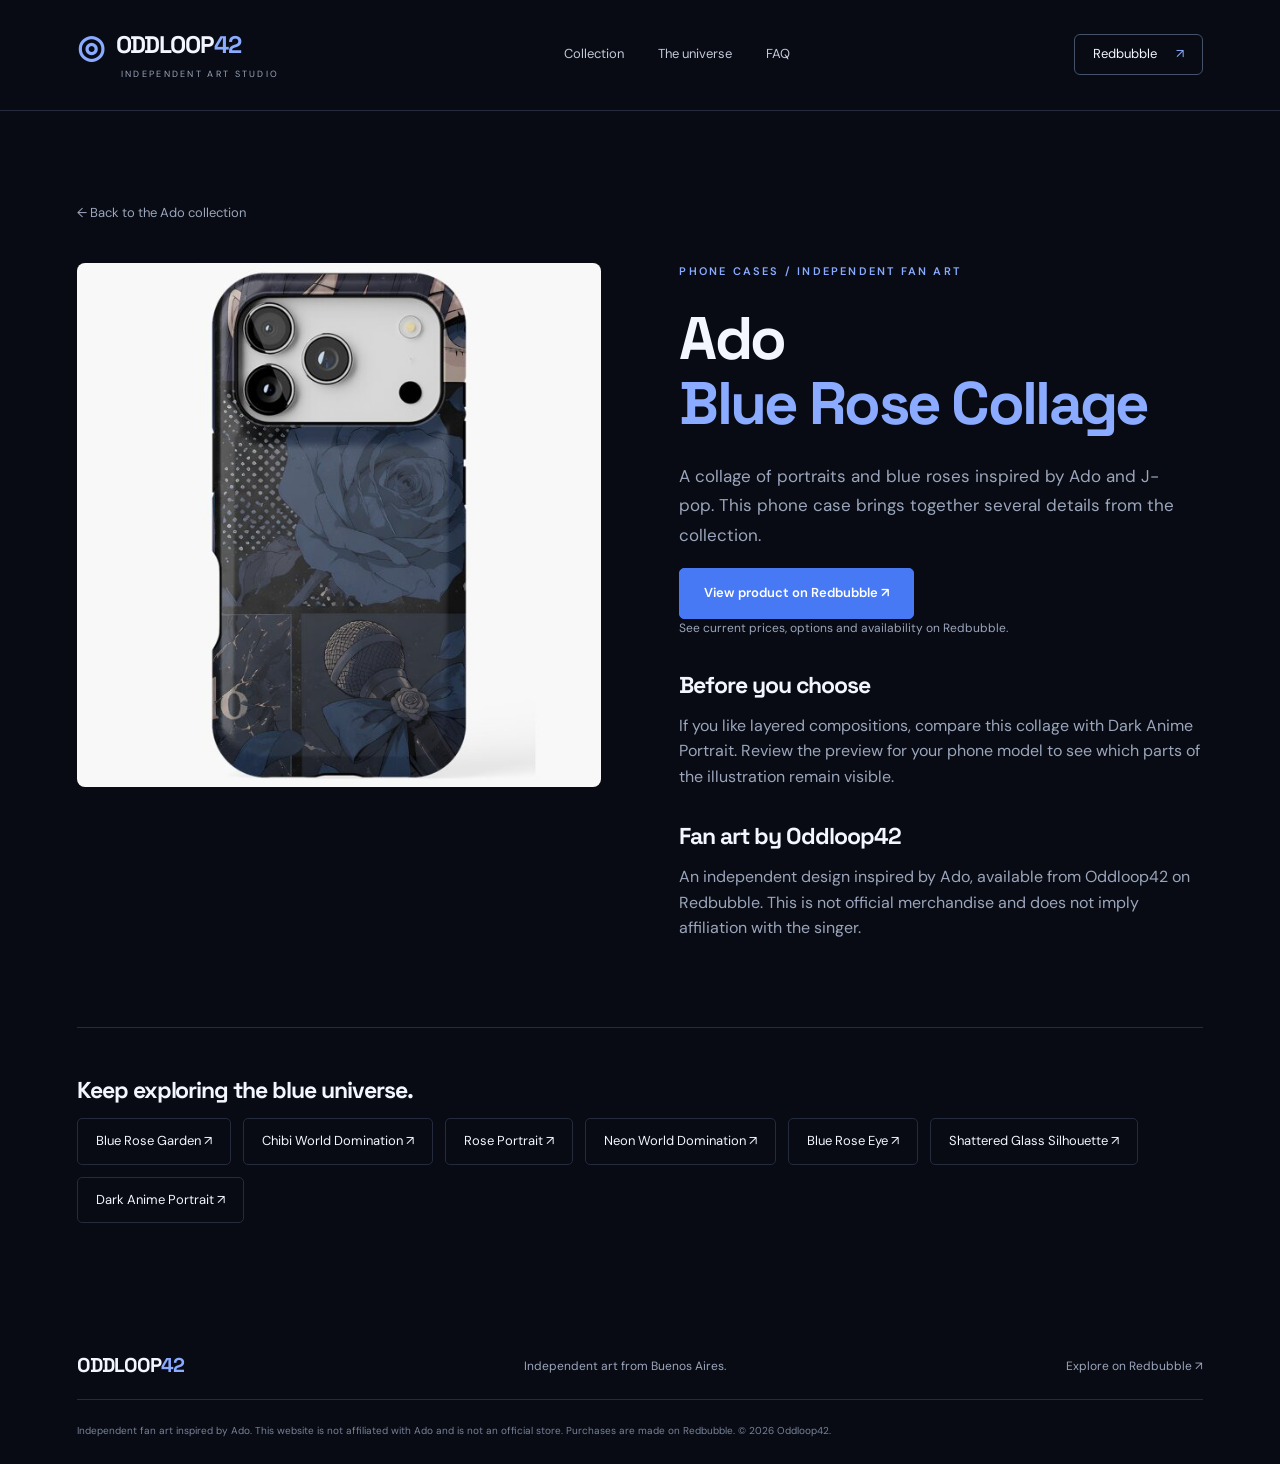
==== designs/blue-rose-collage.html @ e6bc679f "Add files via upload" ====
<!doctype html><html lang="en"><head><meta charset="utf-8"><meta name="viewport" content="width=device-width,initial-scale=1"><title>Ado Blue Rose Collage | Fan-Made Phone Cases | Oddloop42</title><meta name="description" content="A collage of portraits and blue roses inspired by Ado and J-pop. This phone case brings together several details from the collection."><meta name="robots" content="index,follow,max-image-preview:large"><meta name="theme-color" content="#080b13"><meta property="og:type" content="website"><meta property="og:locale" content="en_US"><meta property="og:title" content="Ado Blue Rose Collage | Fan-Made Phone Cases | Oddloop42"><meta property="og:description" content="A collage of portraits and blue roses inspired by Ado and J-pop. This phone case brings together several details from the collection."><meta name="twitter:card" content="summary_large_image"><link rel="icon" href="../assets/favicon.svg" type="image/svg+xml"><link rel="stylesheet" href="../assets/style.css"><script type="application/ld+json">{"@context": "https://schema.org", "@type": "Product", "name": "Ado Blue Rose Collage — Phone Cases", "description": "A collage of portraits and blue roses inspired by Ado and J-pop. This phone case brings together several details from the collection.", "brand": {"@type": "Brand", "name": "Oddloop42"}, "url": "https://www.redbubble.com/i/iphone-case/Ado-Blue-Rose-Collage-J-Pop-Fan-Art-by-Oddloop42/180855771/3bp7", "category": "Phone Cases"}</script></head><body><a class="skip" href="#content">Skip to content</a><header><a class="brand" href="../index.html" aria-label="Oddloop42, home"><span class="mark">◎</span> ODDLOOP<span class="blue">42</span><small>INDEPENDENT ART STUDIO</small></a><nav aria-label="Main navigation"><a href="../index.html#collection">Collection</a><a href="../index.html#universe">The universe</a><a href="../index.html#faq">FAQ</a></nav><a class="shop-nav" href="https://www.redbubble.com/people/oddloop42/shop?asc=u&collections=4354562" target="_blank" rel="noopener">Redbubble <span>↗</span></a></header><main id="content" class="detail section"><a class="back" href="../index.html#collection">← Back to the Ado collection</a><div class="detail-grid"><img class="detail-image" src="../assets/blue-rose-collage.jpg" width="600" height="600" alt="Phone Cases Ado Blue Rose Collage by Oddloop42"><div><p class="eyebrow">PHONE CASES / INDEPENDENT FAN ART</p><h1>Ado<br><em>Blue Rose Collage</em></h1><p class="intro">A collage of portraits and blue roses inspired by Ado and J-pop. This phone case brings together several details from the collection.</p><a class="button" href="https://www.redbubble.com/i/iphone-case/Ado-Blue-Rose-Collage-J-Pop-Fan-Art-by-Oddloop42/180855771/3bp7" target="_blank" rel="noopener">View product on Redbubble ↗</a><p class="detail-note">See current prices, options and availability on Redbubble.</p><h2>Before you choose</h2><p>If you like layered compositions, compare this collage with Dark Anime Portrait. Review the preview for your phone model to see which parts of the illustration remain visible.</p><h2>Fan art by Oddloop42</h2><p>An independent design inspired by Ado, available from Oddloop42 on Redbubble. This is not official merchandise and does not imply affiliation with the singer.</p></div></div><div class="related"><h2>Keep exploring the blue universe.</h2><div class="related-links"><a href="blue-rose-garden.html">Blue Rose Garden ↗</a><a href="chibi-world-domination.html">Chibi World Domination ↗</a><a href="rose-portrait.html">Rose Portrait ↗</a><a href="neon-world-domination.html">Neon World Domination ↗</a><a href="blue-rose-eye.html">Blue Rose Eye ↗</a><a href="shattered-glass.html">Shattered Glass Silhouette ↗</a><a href="dark-anime-portrait.html">Dark Anime Portrait ↗</a></div></div></main><footer><a class="brand" href="../index.html">ODDLOOP<span class="blue">42</span></a><p>Independent art from Buenos Aires.</p><a href="https://www.redbubble.com/people/oddloop42/shop?asc=u&collections=4354562" target="_blank" rel="noopener">Explore on Redbubble ↗</a><div class="legal">Independent fan art inspired by Ado. This website is not affiliated with Ado and is not an official store. Purchases are made on Redbubble. © 2026 Oddloop42.</div></footer></body></html>
---- assets/style.css ----
@import url('https://fonts.googleapis.com/css2?family=DM+Sans:wght@400;500;600;700&family=Space+Grotesk:wght@400;500;600;700&display=swap');
:root{color-scheme:dark;--bg:#080b13;--panel:#111622;--muted:#9ba5bb;--line:#242b3d;--blue:#8aabff;--accent:#4779f5}*{box-sizing:border-box}html{scroll-behavior:smooth;scroll-padding-top:30px}body{margin:0;background:var(--bg);color:#f3f5ff;font-family:'DM Sans',Arial,sans-serif;font-size:16px;line-height:1.6}h1,h2,h3,.brand{font-family:'Space Grotesk',Arial,sans-serif;line-height:1.08;letter-spacing:-.045em}h1,h2,h3,p{margin-top:0}a{color:inherit;text-decoration:none}button{font:inherit}img{max-width:100%;display:block;object-fit:cover}a,button,summary{-webkit-tap-highlight-color:transparent}a:focus-visible,button:focus-visible,summary:focus-visible{outline:3px solid var(--blue);outline-offset:6px}em{font-style:normal;color:var(--blue)}[hidden]{display:none!important}.skip{position:absolute;left:24px;top:-80px;padding:12px;background:#fff;color:#000;z-index:9}.skip:focus{top:20px}header{max-width:1440px;margin:auto;padding:30px 6%;display:flex;align-items:center;justify-content:space-between;border-bottom:1px solid var(--line);gap:24px}.brand{font-weight:700;font-size:24px;letter-spacing:-1px;position:relative;white-space:nowrap}.mark{font-size:32px;vertical-align:middle;color:var(--blue);margin-right:7px}.blue{color:var(--blue)}.brand small{display:block;font:9px 'DM Sans',sans-serif;letter-spacing:2.3px;color:var(--muted);padding-left:44px;margin-top:3px}nav{display:flex;gap:34px;font-size:13px;color:#c2c9d9}nav a:hover,.text-link:hover,.product-buy:hover{color:var(--blue)}.shop-nav{font-size:13px;border:1px solid #46516a;border-radius:6px;padding:9px 18px}.shop-nav span{margin-left:16px;color:var(--blue)}.hero{max-width:1440px;min-height:680px;margin:auto;display:grid;grid-template-columns:1.05fr 1fr;align-items:center;padding:70px 6% 65px;overflow:hidden;gap:30px;background:radial-gradient(ellipse at 80% 45%,#162a5c55,transparent 56%)}.eyebrow{font-size:11px;letter-spacing:2.2px;font-weight:600;color:var(--blue);margin-bottom:26px}.live-dot{display:inline-block;width:7px;height:7px;border-radius:100%;background:var(--blue);margin-right:8px;box-shadow:0 0 14px #719fff}.hero h1{font-size:clamp(54px,6.7vw,96px);letter-spacing:-6px;line-height:1.01;margin-bottom:28px}.hero h1 em{display:inline}.intro{font-size:17px;color:#b1bbcf;line-height:1.75;max-width:510px}.hero-actions{display:flex;align-items:center;gap:28px;margin-top:34px}.button{display:inline-flex;align-items:center;justify-content:center;gap:32px;border:1px solid var(--accent);background:var(--accent);padding:14px 24px;border-radius:5px;color:#fff;font-size:13px;font-weight:600;transition:background .2s,transform .2s}.button:hover{background:#5d89f8;transform:translateY(-2px)}.text-link{font-size:13px}.text-link span{margin-left:14px}.hero-note{font-size:9px;letter-spacing:1.4px;color:#7c88a1;margin-top:37px}.hero-note span{padding:0 8px}.hero-art{position:relative;min-height:490px;display:flex;align-items:center;justify-content:center}.outline-word{position:absolute;top:-35px;left:0;font:bold clamp(130px,16vw,220px) 'Space Grotesk',Arial,sans-serif;letter-spacing:-15px;-webkit-text-stroke:1px #4364a952;color:transparent;transform:rotate(-9deg);user-select:none}.orbit{border:1px solid #3960a735;position:absolute;width:450px;height:450px;border-radius:50%;transform:rotate(-24deg) scaleX(1.15)}.hero-main-image{width:355px;background:#eef0f4;padding:10px;transform:rotate(-7deg);box-shadow:0 25px 80px #0009;position:relative;margin-right:45px}.hero-main-image img{width:100%;height:auto;aspect-ratio:1}.hero-main-image span{font:9px 'Space Grotesk',sans-serif;letter-spacing:1.2px;color:#243049;display:flex;justify-content:space-between;padding:13px 4px 3px}.hero-small-image{position:absolute;width:165px;bottom:12px;right:0;background:#f1f3f9;padding:9px;transform:rotate(10deg);box-shadow:0 12px 35px #0008}.hero-small-image span{display:block;color:#243049;font-size:8px;letter-spacing:1px;text-align:center;padding-top:7px}.vertical-note{position:absolute;right:-27px;top:44px;writing-mode:vertical-rl;letter-spacing:3px;font-size:9px;color:#8f9abb}.ticker{border-top:1px solid #2c3b5e;border-bottom:1px solid #2c3b5e;background:#10192b;padding:17px 5%;display:flex;justify-content:space-between;gap:28px;white-space:nowrap;overflow:hidden;color:#b4caff;font:12px 'Space Grotesk',Arial,sans-serif;letter-spacing:2px}.ticker b{color:#5179cc}.section{max-width:1440px;margin:auto;padding:88px 6%}.section-top{display:flex;align-items:flex-end;justify-content:space-between;gap:30px}.section-top .eyebrow{margin-bottom:15px}h2{font-size:43px;margin-bottom:26px}.section-top h2{margin-bottom:0}.section-top>p{color:var(--muted);font-size:14px;margin:0}.filters{display:flex;align-items:center;gap:8px;flex-wrap:wrap;margin:34px 0 30px}.filters button{padding:8px 18px;color:#a6b1c7;background:transparent;border:1px solid #2d3546;border-radius:5px;font-size:12px;cursor:pointer}.filters button[aria-pressed=true]{background:#f0f3ff;border-color:#f0f3ff;color:#101728}.filters button:hover{border-color:var(--blue)}#count{margin-left:auto;font-size:11px;color:#8c97ad}.product-grid{display:grid;grid-template-columns:repeat(4,1fr);gap:34px 22px}.product-image{display:block;position:relative;border-radius:7px;overflow:hidden;background:#f8f8f8}.product-image img{width:100%;height:auto;aspect-ratio:1;transition:transform .3s}.product-image:hover img{transform:scale(1.04)}.image-arrow{position:absolute;right:12px;bottom:12px;width:30px;height:30px;background:#0b142dcc;border:1px solid #fff4;border-radius:50%;text-align:center;line-height:28px}.product-meta{display:flex;justify-content:space-between;color:#8694b0;font-size:9px;text-transform:uppercase;letter-spacing:1.1px;margin:17px 0 8px}.product-meta span:last-child{font-size:8px;color:#69758c}.product h3{font-size:18px;letter-spacing:-.5px;margin-bottom:14px}.product-buy{font-size:11px;color:#b6c7ed;display:flex;justify-content:space-between;border-top:1px solid var(--line);padding-top:12px}.collection-bottom{display:flex;justify-content:space-between;align-items:center;border-top:1px solid var(--line);padding-top:30px;margin-top:40px}.collection-bottom p{font-size:13px;color:var(--muted);margin:0}.secondary{background:transparent;border-color:#3d4a68}.secondary:hover{background:#192744}.universe{border-top:1px solid var(--line);display:grid;grid-template-columns:1fr 1fr;gap:9%;align-items:center}.universe-art{position:relative;background:#111b31;padding:30px 30px 55px;border:1px solid #293955;transform:rotate(-3deg)}.universe-art img{width:100%;aspect-ratio:1}.universe-art span{display:block;font-size:10px;letter-spacing:3px;margin-top:25px;color:#a9bfea;text-align:center}.universe h2{font-size:56px;line-height:1.08}.universe-copy>p:not(.eyebrow){font-size:14px;color:var(--muted);line-height:1.9}.universe-copy .text-link{display:inline-block;margin-top:15px}.guide{background:#101522;border-block:1px solid var(--line)}.guide h2{max-width:650px}.guide-grid{display:grid;grid-template-columns:repeat(3,1fr);gap:35px;margin-top:45px}.guide-grid article{border-top:1px solid #39455c;padding-top:20px}.guide-grid span{font:12px 'Space Grotesk',sans-serif;color:var(--blue)}.guide-grid h3{font-size:22px;margin:22px 0 14px}.guide-grid p{font-size:14px;color:var(--muted);line-height:1.85;margin:0}.faq{display:grid;grid-template-columns:.9fr 1.1fr;gap:8%}.faq>div>p:last-child{color:var(--muted);font-size:14px}.faq details{border-bottom:1px solid var(--line);padding:20px 0}.faq details:first-child{border-top:1px solid var(--line)}summary{cursor:pointer;list-style:none;font-size:14px;display:flex;justify-content:space-between;gap:20px}summary::-webkit-details-marker{display:none}summary:after{content:'+';font-size:20px;color:var(--blue);line-height:1}details[open] summary:after{content:'−'}.faq details p{font-size:14px;color:var(--muted);margin:17px 22px 0 0}.final-cta{text-align:center;padding:80px 20px 90px;border-block:1px solid #293654;background:radial-gradient(ellipse at center bottom,#17316a80,transparent 75%),#0d1321}.final-cta h2{font-size:58px;line-height:1.1}.final-cta>p:last-child{font-size:11px;color:var(--muted);margin:20px 0 0}footer{padding:44px 6% 25px;max-width:1440px;margin:auto;display:flex;align-items:center;justify-content:space-between;flex-wrap:wrap;gap:22px}footer .brand{font-size:20px}footer p,footer>a:last-of-type{font-size:12px;color:var(--muted);margin:0}.legal{width:100%;border-top:1px solid var(--line);padding-top:22px;color:#77829a;font-size:10px;line-height:1.7}.back{display:inline-block;color:var(--muted);font-size:13px;margin-bottom:40px}.detail-grid{display:grid;grid-template-columns:1fr 1fr;gap:7%}.detail-image{border-radius:8px;width:100%;height:auto;position:sticky;top:30px}.detail h1{font-size:60px;margin-bottom:25px}.detail h2{font-size:23px;margin:35px 0 15px}.detail-grid p:not(.eyebrow){color:var(--muted)}.detail-note{font-size:12px}.related{margin-top:70px;border-top:1px solid var(--line);padding-top:15px}.related-links{display:flex;flex-wrap:wrap;gap:12px}.related-links a{font-size:13px;padding:12px 18px;border:1px solid var(--line);border-radius:5px}.related-links a:hover{border-color:var(--blue)}
@media(min-width:1600px){.hero h1{font-size:96px}}@media(max-width:1100px){header nav{gap:20px}.hero{min-height:590px}.hero h1{letter-spacing:-4px}.hero-art{min-height:420px}.hero-main-image{width:285px;margin-right:20px}.hero-small-image{width:135px;bottom:20px}.orbit{width:340px;height:340px}.product-grid{grid-template-columns:repeat(3,1fr)}.universe h2{font-size:46px}.vertical-note{right:-18px}#count{width:100%;margin:8px 0 0}.detail h1{font-size:45px}}@media(max-width:760px){header{padding:22px 5%;gap:15px;flex-wrap:wrap}.brand{font-size:20px}.brand small{font-size:7px;letter-spacing:1.4px}.mark{font-size:27px}header nav{order:3;width:100%;justify-content:center;border-top:1px solid var(--line);padding-top:17px;font-size:12px;gap:30px}.shop-nav{font-size:11px;padding:8px 12px}.hero{padding:48px 6% 35px;grid-template-columns:1fr;gap:15px}.hero h1{font-size:68px;letter-spacing:-4px}.hero .intro{font-size:15px}.eyebrow{font-size:9px;letter-spacing:1.6px;margin-bottom:22px}.hero-art{min-height:395px;margin-top:22px}.hero-main-image{width:265px;margin-right:40px}.hero-small-image{width:135px;right:15px;bottom:0}.outline-word{font-size:175px;left:15px;top:-35px}.vertical-note{right:0}.orbit{width:310px;height:310px}.hero-note{font-size:8px;letter-spacing:.6px}.hero-actions{gap:20px}.button{gap:18px;padding:13px 19px;font-size:12px}.text-link{font-size:12px}.ticker{font-size:10px;padding-block:13px;justify-content:flex-start;gap:22px}.section{padding:58px 6%}.section-top{display:block}.section-top>p{margin-top:20px;font-size:13px}h2{font-size:34px}.filters{gap:7px;margin-top:26px}.filters button{padding:7px 11px;font-size:11px}.product-grid{grid-template-columns:repeat(2,minmax(0,1fr));gap:28px 14px}.product-meta{font-size:8px;letter-spacing:.5px}.product-meta span:last-child{display:none}.product h3{font-size:16px;line-height:1.2;min-height:38px}.product-buy{font-size:10px}.collection-bottom{align-items:flex-start;gap:15px;flex-direction:column}.universe{grid-template-columns:1fr;gap:45px}.universe-art{max-width:390px;margin:auto;padding:20px 20px 30px}.universe h2{font-size:45px}.guide-grid{grid-template-columns:1fr;gap:28px;margin-top:30px}.guide-grid h3{margin-top:15px}.faq{grid-template-columns:1fr;gap:25px}.final-cta{padding:58px 6%}.final-cta h2{font-size:42px}footer{padding:32px 6% 22px;gap:16px}footer p{width:100%;order:2}footer .legal{order:3}.detail-grid{grid-template-columns:1fr;gap:30px}.detail-image{position:static}.detail h1{font-size:46px}.detail .intro{font-size:16px}.related{margin-top:40px}}
@media(prefers-reduced-motion:reduce){html{scroll-behavior:auto}*,*:before,*:after{transition:none!important}}

img{height:auto}.hero-small-image img{width:100%;aspect-ratio:1}

@media(max-width:760px){.hero-actions .button{white-space:nowrap;padding:13px 14px;gap:12px}.hero-actions .text-link{white-space:nowrap}}
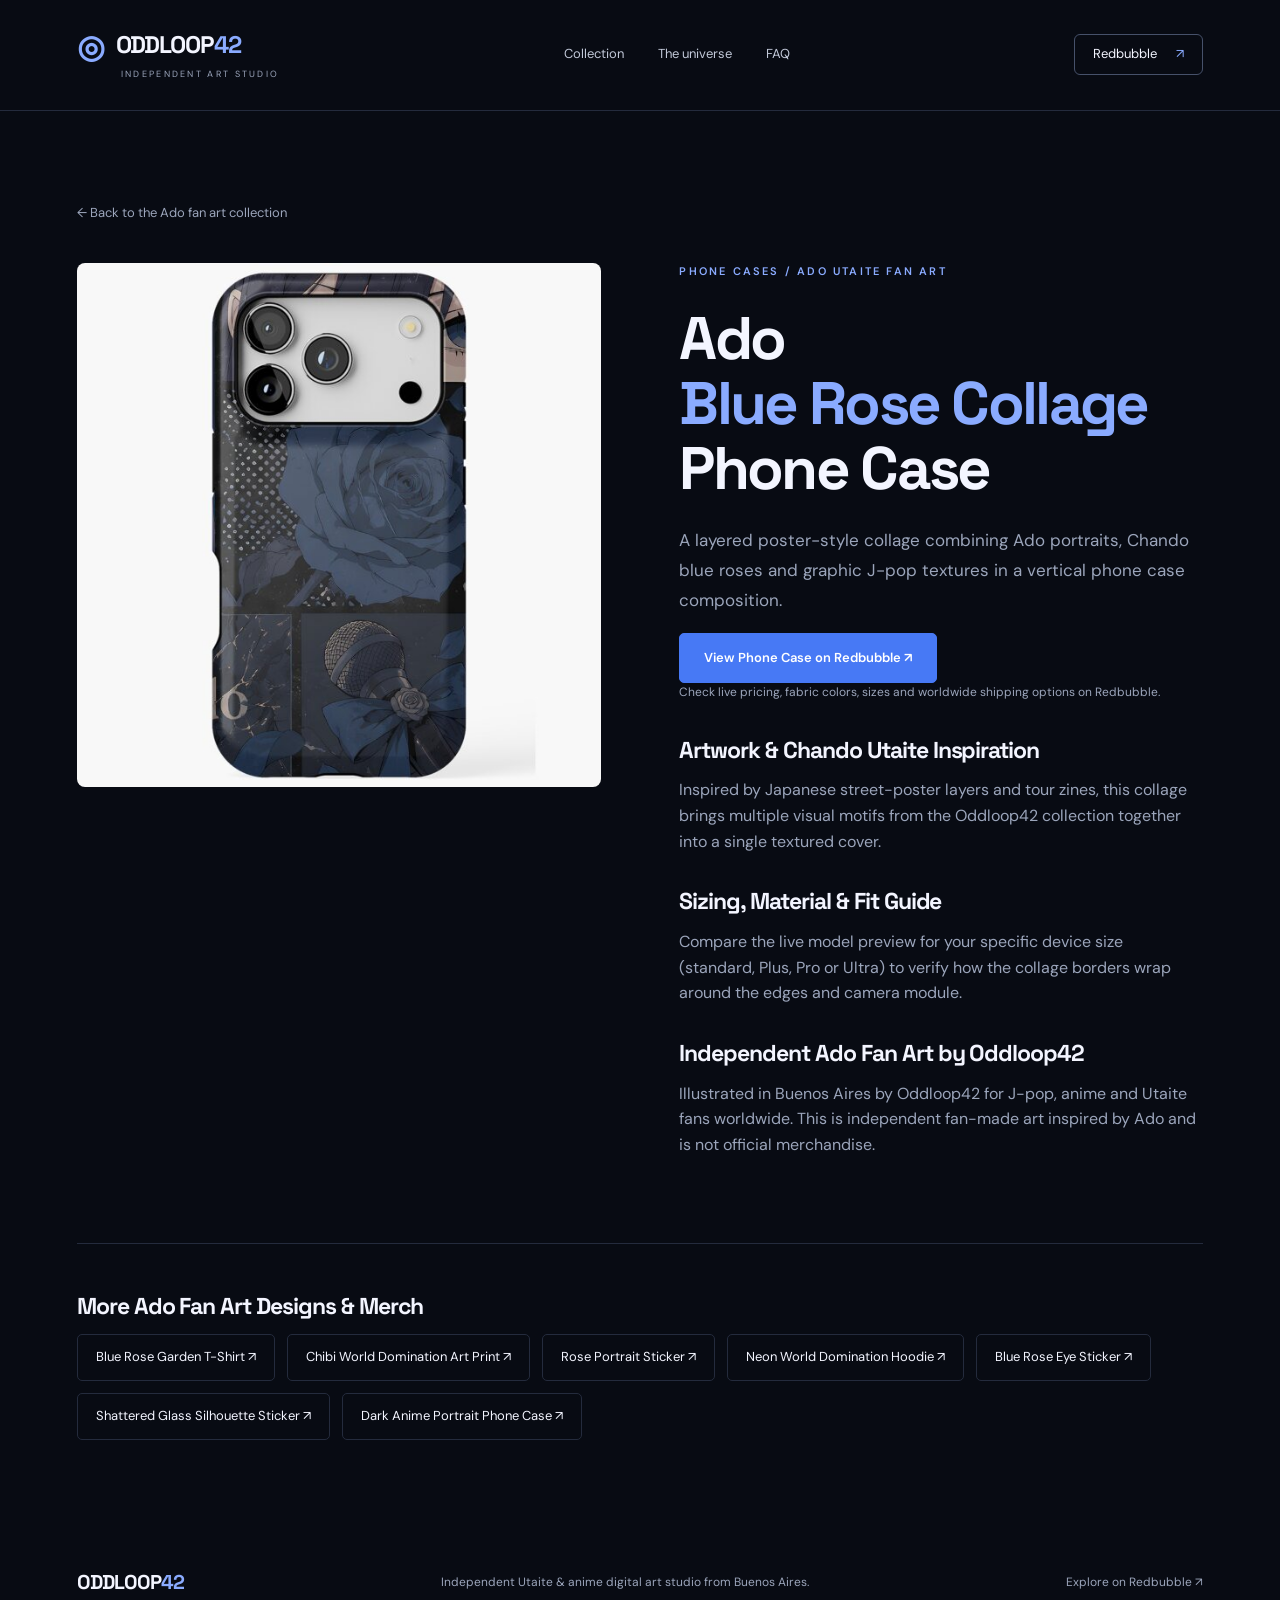
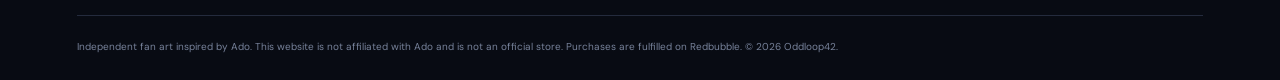
==== commit ef6d0e2f: "Improve SEO titles, headings, product copy, and JSON-LD schema" ====
--- a/designs/blue-rose-collage.html
+++ b/designs/blue-rose-collage.html
@@ -1 +1 @@
-<!doctype html><html lang="en"><head><meta charset="utf-8"><meta name="viewport" content="width=device-width,initial-scale=1"><title>Ado Blue Rose Collage | Fan-Made Phone Cases | Oddloop42</title><meta name="description" content="A collage of portraits and blue roses inspired by Ado and J-pop. This phone case brings together several details from the collection."><meta name="robots" content="index,follow,max-image-preview:large"><meta name="theme-color" content="#080b13"><meta property="og:type" content="website"><meta property="og:locale" content="en_US"><meta property="og:title" content="Ado Blue Rose Collage | Fan-Made Phone Cases | Oddloop42"><meta property="og:description" content="A collage of portraits and blue roses inspired by Ado and J-pop. This phone case brings together several details from the collection."><meta name="twitter:card" content="summary_large_image"><link rel="icon" href="../assets/favicon.svg" type="image/svg+xml"><link rel="stylesheet" href="../assets/style.css"><script type="application/ld+json">{"@context": "https://schema.org", "@type": "Product", "name": "Ado Blue Rose Collage — Phone Cases", "description": "A collage of portraits and blue roses inspired by Ado and J-pop. This phone case brings together several details from the collection.", "brand": {"@type": "Brand", "name": "Oddloop42"}, "url": "https://www.redbubble.com/i/iphone-case/Ado-Blue-Rose-Collage-J-Pop-Fan-Art-by-Oddloop42/180855771/3bp7", "category": "Phone Cases"}</script></head><body><a class="skip" href="#content">Skip to content</a><header><a class="brand" href="../index.html" aria-label="Oddloop42, home"><span class="mark">◎</span> ODDLOOP<span class="blue">42</span><small>INDEPENDENT ART STUDIO</small></a><nav aria-label="Main navigation"><a href="../index.html#collection">Collection</a><a href="../index.html#universe">The universe</a><a href="../index.html#faq">FAQ</a></nav><a class="shop-nav" href="https://www.redbubble.com/people/oddloop42/shop?asc=u&collections=4354562" target="_blank" rel="noopener">Redbubble <span>↗</span></a></header><main id="content" class="detail section"><a class="back" href="../index.html#collection">← Back to the Ado collection</a><div class="detail-grid"><img class="detail-image" src="../assets/blue-rose-collage.jpg" width="600" height="600" alt="Phone Cases Ado Blue Rose Collage by Oddloop42"><div><p class="eyebrow">PHONE CASES / INDEPENDENT FAN ART</p><h1>Ado<br><em>Blue Rose Collage</em></h1><p class="intro">A collage of portraits and blue roses inspired by Ado and J-pop. This phone case brings together several details from the collection.</p><a class="button" href="https://www.redbubble.com/i/iphone-case/Ado-Blue-Rose-Collage-J-Pop-Fan-Art-by-Oddloop42/180855771/3bp7" target="_blank" rel="noopener">View product on Redbubble ↗</a><p class="detail-note">See current prices, options and availability on Redbubble.</p><h2>Before you choose</h2><p>If you like layered compositions, compare this collage with Dark Anime Portrait. Review the preview for your phone model to see which parts of the illustration remain visible.</p><h2>Fan art by Oddloop42</h2><p>An independent design inspired by Ado, available from Oddloop42 on Redbubble. This is not official merchandise and does not imply affiliation with the singer.</p></div></div><div class="related"><h2>Keep exploring the blue universe.</h2><div class="related-links"><a href="blue-rose-garden.html">Blue Rose Garden ↗</a><a href="chibi-world-domination.html">Chibi World Domination ↗</a><a href="rose-portrait.html">Rose Portrait ↗</a><a href="neon-world-domination.html">Neon World Domination ↗</a><a href="blue-rose-eye.html">Blue Rose Eye ↗</a><a href="shattered-glass.html">Shattered Glass Silhouette ↗</a><a href="dark-anime-portrait.html">Dark Anime Portrait ↗</a></div></div></main><footer><a class="brand" href="../index.html">ODDLOOP<span class="blue">42</span></a><p>Independent art from Buenos Aires.</p><a href="https://www.redbubble.com/people/oddloop42/shop?asc=u&collections=4354562" target="_blank" rel="noopener">Explore on Redbubble ↗</a><div class="legal">Independent fan art inspired by Ado. This website is not affiliated with Ado and is not an official store. Purchases are made on Redbubble. © 2026 Oddloop42.</div></footer></body></html>+<!doctype html><html lang="en"><head><meta charset="utf-8"><meta name="viewport" content="width=device-width,initial-scale=1"><title>Ado Blue Rose Collage Phone Case – Chando J-Pop Aesthetic Cover | Oddloop42</title><meta name="description" content="Ado Blue Rose Collage phone case layering Utaite anime portraits, Chando roses and graphic J-pop motifs. Fitted cases for iPhone and Samsung Galaxy."><meta name="robots" content="index,follow,max-image-preview:large"><meta name="theme-color" content="#080b13"><meta property="og:type" content="article"><meta property="og:locale" content="en_US"><meta property="og:title" content="Ado Blue Rose Collage Phone Case – Chando J-Pop Aesthetic Cover | Oddloop42"><meta property="og:description" content="Ado Blue Rose Collage phone case layering Utaite anime portraits, Chando roses and graphic J-pop motifs. Fitted cases for iPhone and Samsung Galaxy."><meta name="twitter:card" content="summary_large_image"><link rel="icon" href="../assets/favicon.svg" type="image/svg+xml"><link rel="stylesheet" href="../assets/style.css"><script type="application/ld+json">{"@context": "https://schema.org", "@type": "ItemPage", "name": "Ado Blue Rose Collage Phone Case – Chando J-Pop Aesthetic Cover | Oddloop42", "description": "Ado Blue Rose Collage phone case layering Utaite anime portraits, Chando roses and graphic J-pop motifs. Fitted cases for iPhone and Samsung Galaxy.", "inLanguage": "en", "mainEntity": {"@type": "VisualArtwork", "name": "Ado Blue Rose Collage – Phone Case", "artform": "Digital Fan Art (Phone Cases)", "creator": {"@type": "Organization", "name": "Oddloop42"}, "about": {"@type": "Thing", "name": "Ado (Japanese Utaite Singer)"}, "sameAs": "https://www.redbubble.com/i/iphone-case/Ado-Blue-Rose-Collage-J-Pop-Fan-Art-by-Oddloop42/180855771/3bp7", "image": "https://gasvel95.github.io/oddloop42_store/assets/blue-rose-collage.jpg", "url": "https://gasvel95.github.io/oddloop42_store/designs/blue-rose-collage.html"}, "url": "https://gasvel95.github.io/oddloop42_store/designs/blue-rose-collage.html", "image": "https://gasvel95.github.io/oddloop42_store/assets/blue-rose-collage.jpg", "sameAs": "https://www.redbubble.com/i/iphone-case/Ado-Blue-Rose-Collage-J-Pop-Fan-Art-by-Oddloop42/180855771/3bp7", "breadcrumb": {"@type": "BreadcrumbList", "itemListElement": [{"@type": "ListItem", "position": 1, "name": "Ado Fan Art Merch", "item": "https://gasvel95.github.io/oddloop42_store/"}, {"@type": "ListItem", "position": 2, "name": "Ado Blue Rose Collage Phone Case", "item": "https://gasvel95.github.io/oddloop42_store/designs/blue-rose-collage.html"}]}}</script><!-- deployment-seo --><link rel="canonical" href="https://gasvel95.github.io/oddloop42_store/designs/blue-rose-collage.html"><meta property="og:url" content="https://gasvel95.github.io/oddloop42_store/designs/blue-rose-collage.html"><meta property="og:image" content="https://gasvel95.github.io/oddloop42_store/assets/blue-rose-collage.jpg"><meta name="twitter:image" content="https://gasvel95.github.io/oddloop42_store/assets/blue-rose-collage.jpg"><!-- /deployment-seo --></head><body><a class="skip" href="#content">Skip to content</a><header><a class="brand" href="../index.html" aria-label="Oddloop42, home"><span class="mark">◎</span> ODDLOOP<span class="blue">42</span><small>INDEPENDENT ART STUDIO</small></a><nav aria-label="Main navigation"><a href="../index.html#collection">Collection</a><a href="../index.html#universe">The universe</a><a href="../index.html#faq">FAQ</a></nav><a class="shop-nav" href="https://www.redbubble.com/people/oddloop42/shop?asc=u&collections=4354562" target="_blank" rel="noopener">Redbubble <span>↗</span></a></header><main id="content" class="detail section"><a class="back" href="../index.html#collection">← Back to the Ado fan art collection</a><div class="detail-grid"><img class="detail-image" src="../assets/blue-rose-collage.jpg" width="600" height="600" fetchpriority="high" alt="Ado Blue Rose Collage phone case – Chando J-pop fan art cover by Oddloop42"><div><p class="eyebrow">PHONE CASES / ADO UTAITE FAN ART</p><h1>Ado<br><em>Blue Rose Collage</em> Phone Case</h1><p class="intro">A layered poster-style collage combining Ado portraits, Chando blue roses and graphic J-pop textures in a vertical phone case composition.</p><a class="button" href="https://www.redbubble.com/i/iphone-case/Ado-Blue-Rose-Collage-J-Pop-Fan-Art-by-Oddloop42/180855771/3bp7" target="_blank" rel="noopener">View Phone Case on Redbubble ↗</a><p class="detail-note">Check live pricing, fabric colors, sizes and worldwide shipping options on Redbubble.</p><h2>Artwork &amp; Chando Utaite Inspiration</h2><p>Inspired by Japanese street-poster layers and tour zines, this collage brings multiple visual motifs from the Oddloop42 collection together into a single textured cover.</p><h2>Sizing, Material &amp; Fit Guide</h2><p>Compare the live model preview for your specific device size (standard, Plus, Pro or Ultra) to verify how the collage borders wrap around the edges and camera module.</p><h2>Independent Ado Fan Art by Oddloop42</h2><p>Illustrated in Buenos Aires by Oddloop42 for J-pop, anime and Utaite fans worldwide. This is independent fan-made art inspired by Ado and is not official merchandise.</p></div></div><div class="related"><h2>More Ado Fan Art Designs &amp; Merch</h2><div class="related-links"><a href="blue-rose-garden.html">Blue Rose Garden T-Shirt ↗</a><a href="chibi-world-domination.html">Chibi World Domination Art Print ↗</a><a href="rose-portrait.html">Rose Portrait Sticker ↗</a><a href="neon-world-domination.html">Neon World Domination Hoodie ↗</a><a href="blue-rose-eye.html">Blue Rose Eye Sticker ↗</a><a href="shattered-glass.html">Shattered Glass Silhouette Sticker ↗</a><a href="dark-anime-portrait.html">Dark Anime Portrait Phone Case ↗</a></div></div></main><footer><a class="brand" href="../index.html">ODDLOOP<span class="blue">42</span></a><p>Independent Utaite &amp; anime digital art studio from Buenos Aires.</p><a href="https://www.redbubble.com/people/oddloop42/shop?asc=u&collections=4354562" target="_blank" rel="noopener">Explore on Redbubble ↗</a><div class="legal">Independent fan art inspired by Ado. This website is not affiliated with Ado and is not an official store. Purchases are fulfilled on Redbubble. © 2026 Oddloop42.</div></footer></body></html>
